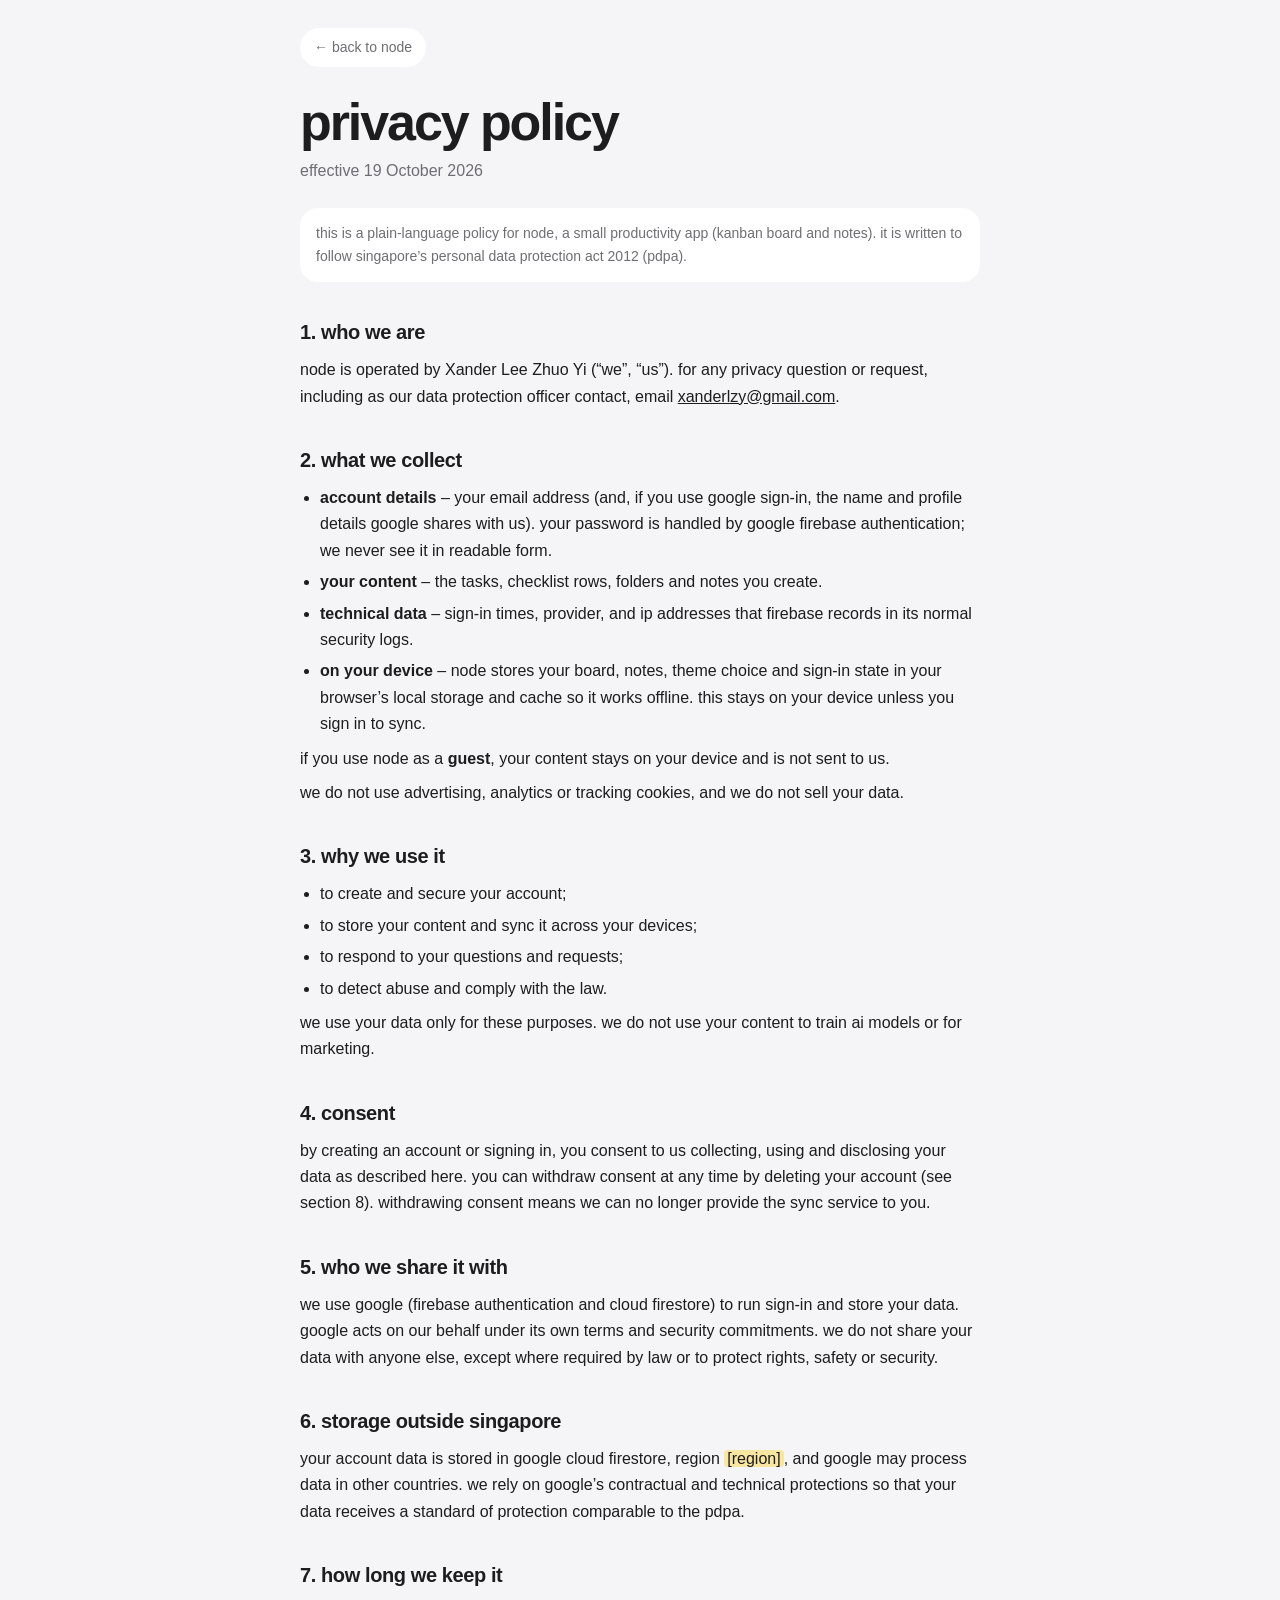
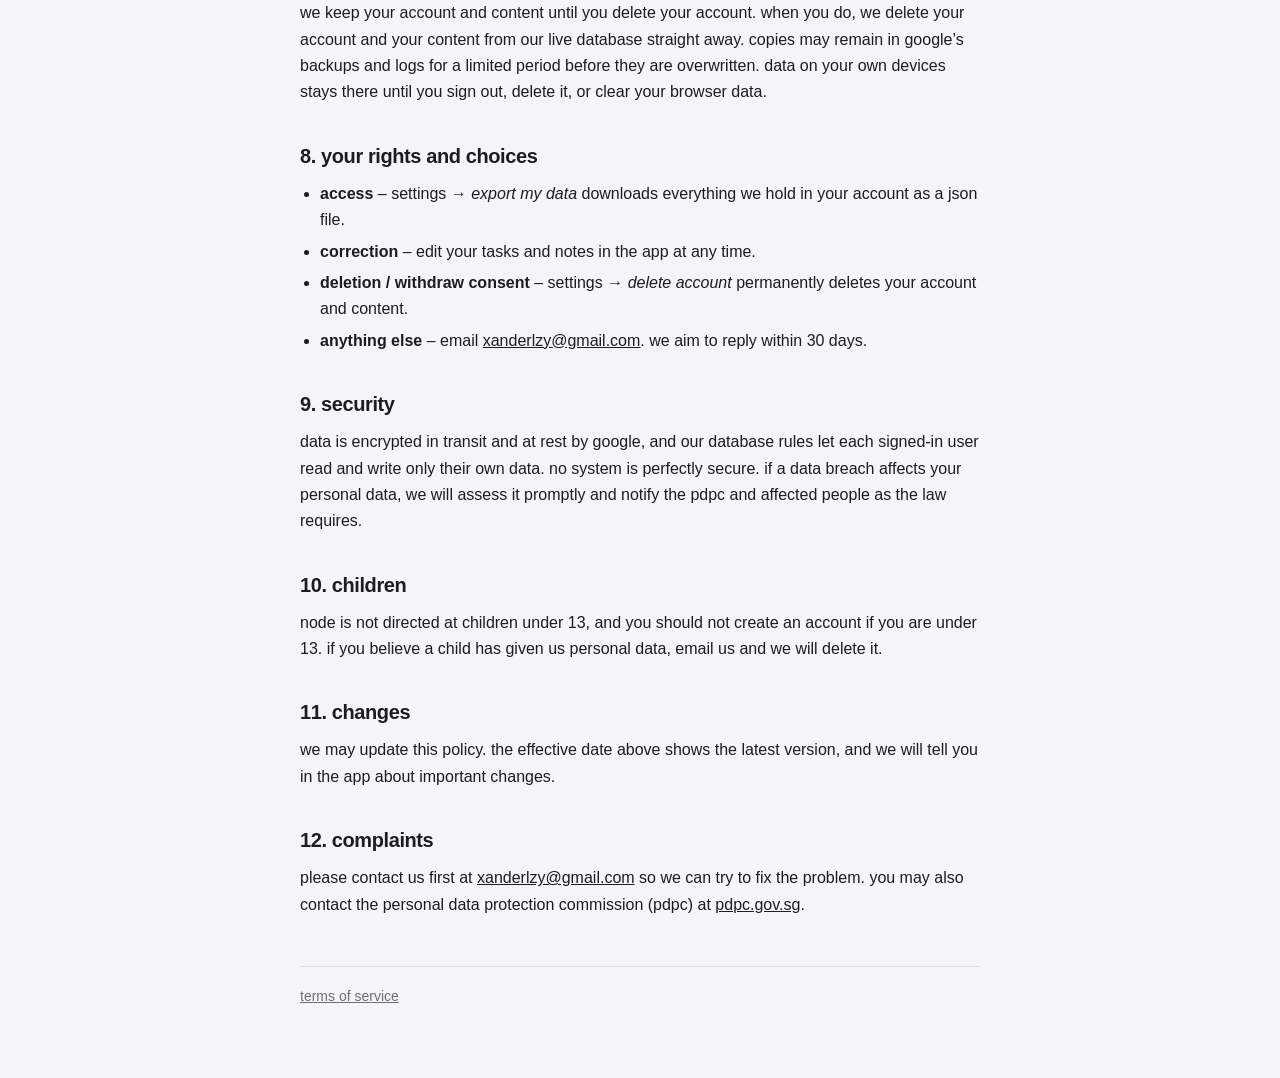
==== privacy.html @ d09a9fa9 "Add files via upload" ====
<!DOCTYPE html>
<html lang="en"><head><meta charset="utf-8"><meta name="viewport" content="width=device-width, initial-scale=1, viewport-fit=cover">
<title>privacy policy · node</title>
<link rel="icon" type="image/svg+xml" href="icon.svg">
<script>try{var t=localStorage.getItem("node-theme");if(t==="light"||t==="dark")document.documentElement.dataset.theme=t}catch(e){}</script>
<link rel="stylesheet" href="legal.css"></head><body><main>
<a class="back" href="index.html">← back to node</a>
<h1>privacy policy</h1>
<p class="meta">effective <span data-l="date"></span></p>
<p class="note">this is a plain-language policy for node, a small productivity app (kanban board and notes). it is written to follow singapore’s personal data protection act 2012 (pdpa).</p>

<h2>1. who we are</h2>
<p>node is operated by <span data-l="name"></span> (“we”, “us”). for any privacy question or request, including as our data protection officer contact, email <a data-l="email"></a>.</p>

<h2>2. what we collect</h2>
<ul>
<li><b>account details</b> – your email address (and, if you use google sign-in, the name and profile details google shares with us). your password is handled by google firebase authentication; we never see it in readable form.</li>
<li><b>your content</b> – the tasks, checklist rows, folders and notes you create.</li>
<li><b>technical data</b> – sign-in times, provider, and ip addresses that firebase records in its normal security logs.</li>
<li><b>on your device</b> – node stores your board, notes, theme choice and sign-in state in your browser’s local storage and cache so it works offline. this stays on your device unless you sign in to sync.</li>
</ul>
<p>if you use node as a <b>guest</b>, your content stays on your device and is not sent to us.</p>
<p>we do not use advertising, analytics or tracking cookies, and we do not sell your data.</p>

<h2>3. why we use it</h2>
<ul>
<li>to create and secure your account;</li>
<li>to store your content and sync it across your devices;</li>
<li>to respond to your questions and requests;</li>
<li>to detect abuse and comply with the law.</li>
</ul>
<p>we use your data only for these purposes. we do not use your content to train ai models or for marketing.</p>

<h2>4. consent</h2>
<p>by creating an account or signing in, you consent to us collecting, using and disclosing your data as described here. you can withdraw consent at any time by deleting your account (see section 8). withdrawing consent means we can no longer provide the sync service to you.</p>

<h2>5. who we share it with</h2>
<p>we use google (firebase authentication and cloud firestore) to run sign-in and store your data. google acts on our behalf under its own terms and security commitments. we do not share your data with anyone else, except where required by law or to protect rights, safety or security.</p>

<h2>6. storage outside singapore</h2>
<p>your account data is stored in google cloud firestore, region <span data-l="region"></span>, and google may process data in other countries. we rely on google’s contractual and technical protections so that your data receives a standard of protection comparable to the pdpa.</p>

<h2>7. how long we keep it</h2>
<p>we keep your account and content until you delete your account. when you do, we delete your account and your content from our live database straight away. copies may remain in google’s backups and logs for a limited period before they are overwritten. data on your own devices stays there until you sign out, delete it, or clear your browser data.</p>

<h2>8. your rights and choices</h2>
<ul>
<li><b>access</b> – settings → <i>export my data</i> downloads everything we hold in your account as a json file.</li>
<li><b>correction</b> – edit your tasks and notes in the app at any time.</li>
<li><b>deletion / withdraw consent</b> – settings → <i>delete account</i> permanently deletes your account and content.</li>
<li><b>anything else</b> – email <a data-l="email"></a>. we aim to reply within 30 days.</li>
</ul>

<h2>9. security</h2>
<p>data is encrypted in transit and at rest by google, and our database rules let each signed-in user read and write only their own data. no system is perfectly secure. if a data breach affects your personal data, we will assess it promptly and notify the pdpc and affected people as the law requires.</p>

<h2>10. children</h2>
<p>node is not directed at children under 13, and you should not create an account if you are under 13. if you believe a child has given us personal data, email us and we will delete it.</p>

<h2>11. changes</h2>
<p>we may update this policy. the effective date above shows the latest version, and we will tell you in the app about important changes.</p>

<h2>12. complaints</h2>
<p>please contact us first at <a data-l="email"></a> so we can try to fix the problem. you may also contact the personal data protection commission (pdpc) at <a href="https://www.pdpc.gov.sg" rel="noopener">pdpc.gov.sg</a>.</p>

<div class="foot"><a href="terms.html">terms of service</a></div>
</main><script src="legal.js"></script></body></html>
---- legal.css ----
:root{--bg:#f5f5f7;--card:#fff;--fg:#1d1d1f;--mute:#6e6e73;--line:rgba(0,0,0,.1);color-scheme:light;padding:env(safe-area-inset-top,0px) env(safe-area-inset-right,0px) env(safe-area-inset-bottom,0px) env(safe-area-inset-left,0px)}
@media (prefers-color-scheme:dark){:root:not([data-theme="light"]){--bg:#000;--card:#1c1c1e;--fg:#f5f5f7;--mute:#98989d;--line:rgba(255,255,255,.12);color-scheme:dark}}
:root[data-theme="dark"]{--bg:#000;--card:#1c1c1e;--fg:#f5f5f7;--mute:#98989d;--line:rgba(255,255,255,.12);color-scheme:dark}
*{box-sizing:border-box}
html{background:var(--bg)}
body{margin:0;background:var(--bg);color:var(--fg);font:16px/1.65 -apple-system,BlinkMacSystemFont,"SF Pro Text","Helvetica Neue",Helvetica,Arial,sans-serif;-webkit-font-smoothing:antialiased}
main{max-width:720px;margin:0 auto;padding:28px 20px 70px}
.back{display:inline-block;color:var(--mute);text-decoration:none;font-size:14px;padding:8px 14px;border-radius:999px;background:var(--card);margin-bottom:28px}
h1{font-size:clamp(34px,8vw,52px);letter-spacing:-.04em;line-height:1.05;margin:0 0 8px;text-transform:lowercase}
h2{font-size:20px;letter-spacing:-.02em;margin:34px 0 6px;text-transform:lowercase}
.meta{color:var(--mute);margin:0 0 24px}
.note{background:var(--card);border-radius:18px;padding:14px 16px;color:var(--mute);font-size:14px;margin:0 0 10px}
p{margin:8px 0}
ul{padding-left:20px;margin:8px 0}
li{margin:5px 0}
a{color:inherit}
.ph{background:rgba(255,200,0,.35);border-radius:4px;padding:0 3px}
.foot{margin-top:48px;padding-top:18px;border-top:1px solid var(--line);color:var(--mute);font-size:14px}
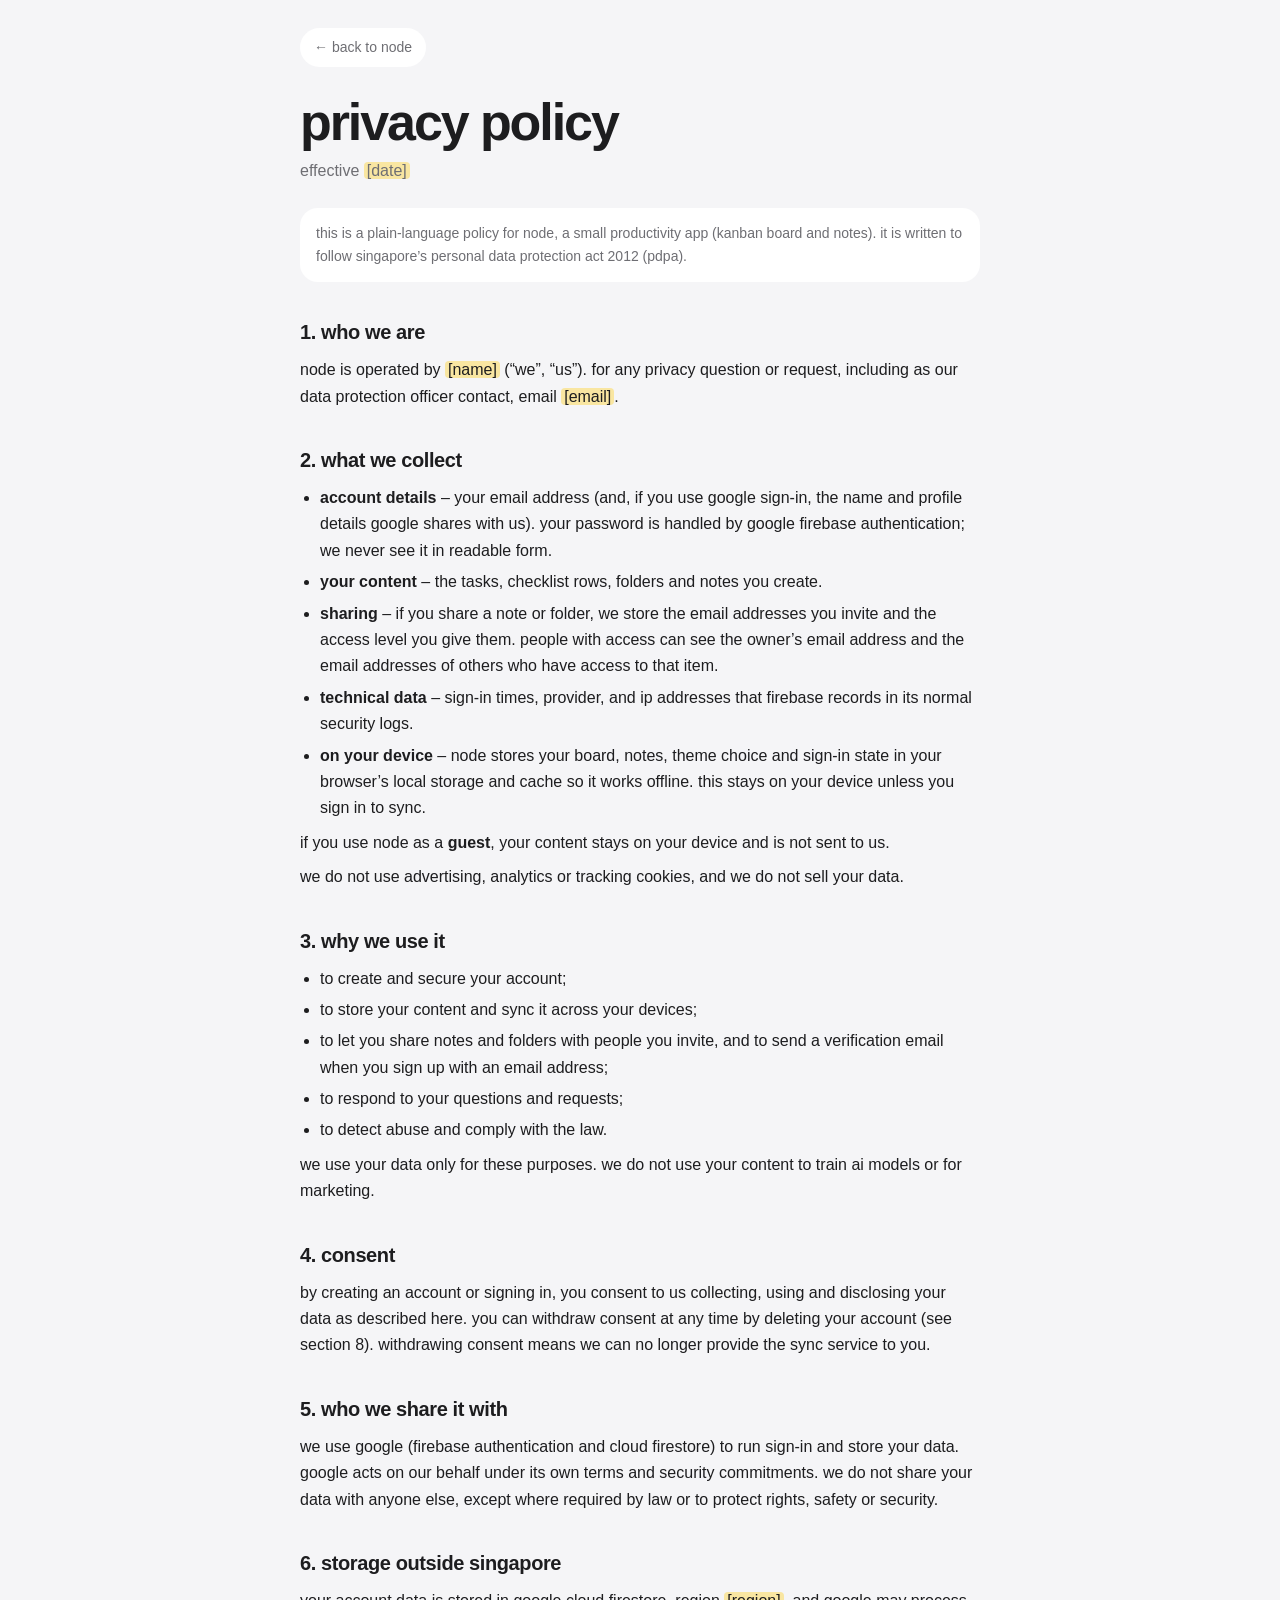
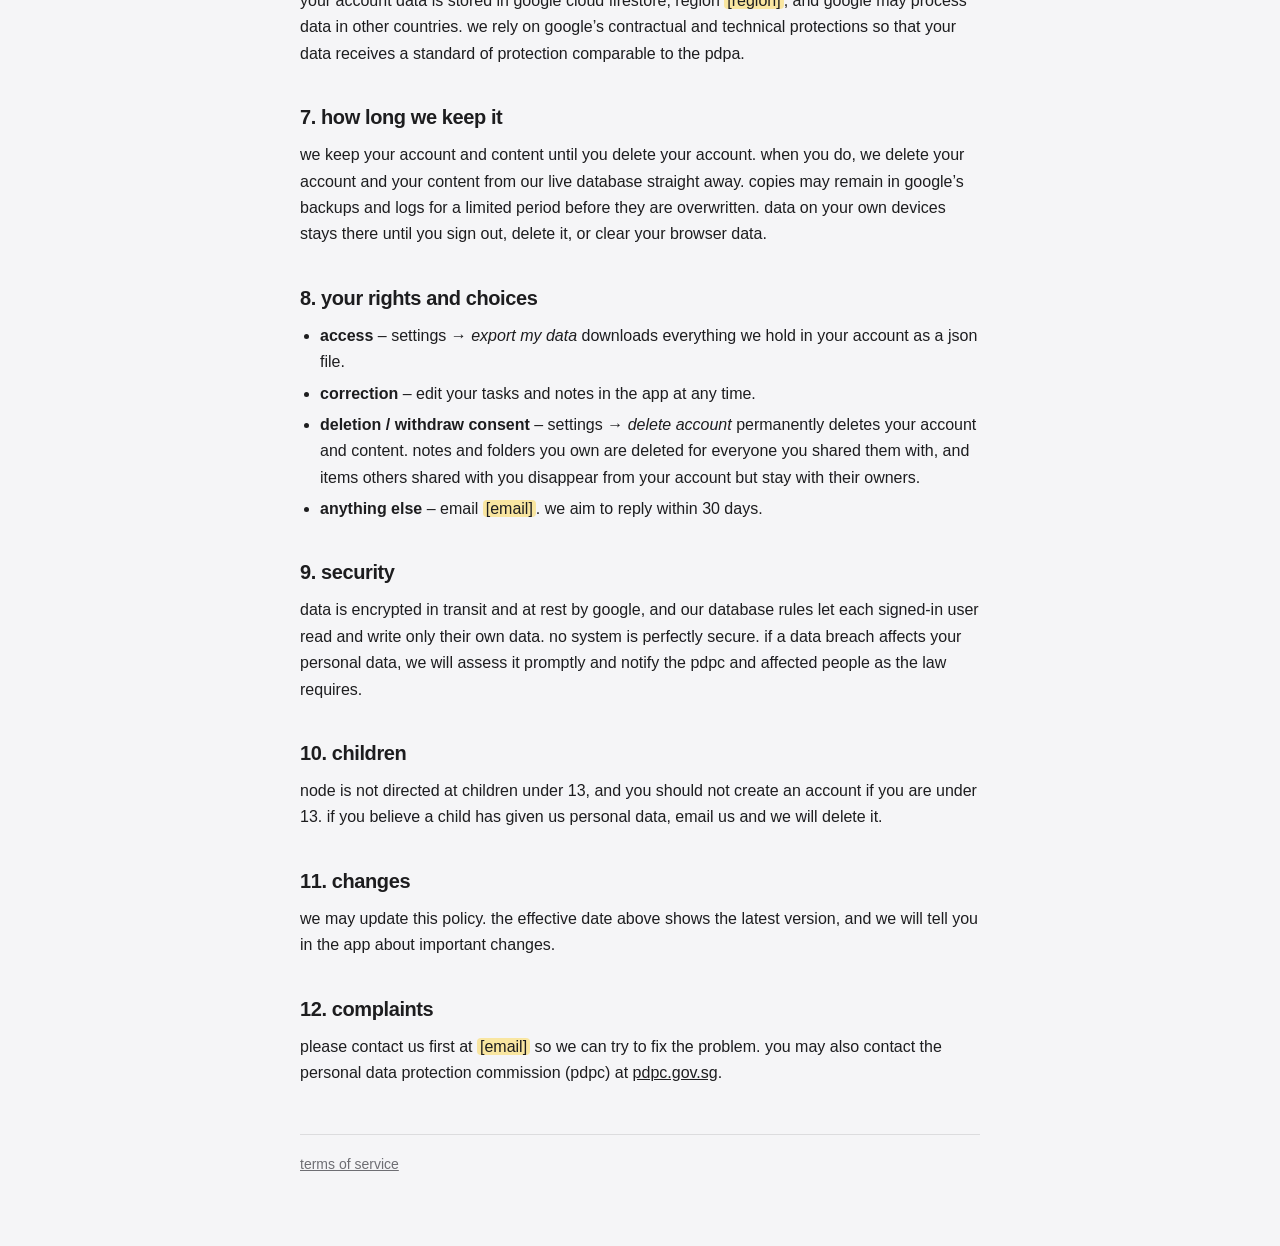
==== commit 7583e96f: "Add files via upload" ====
--- a/privacy.html
+++ b/privacy.html
@@ -16,6 +16,7 @@
 <ul>
 <li><b>account details</b> – your email address (and, if you use google sign-in, the name and profile details google shares with us). your password is handled by google firebase authentication; we never see it in readable form.</li>
 <li><b>your content</b> – the tasks, checklist rows, folders and notes you create.</li>
+<li><b>sharing</b> – if you share a note or folder, we store the email addresses you invite and the access level you give them. people with access can see the owner’s email address and the email addresses of others who have access to that item.</li>
 <li><b>technical data</b> – sign-in times, provider, and ip addresses that firebase records in its normal security logs.</li>
 <li><b>on your device</b> – node stores your board, notes, theme choice and sign-in state in your browser’s local storage and cache so it works offline. this stays on your device unless you sign in to sync.</li>
 </ul>
@@ -26,6 +27,7 @@
 <ul>
 <li>to create and secure your account;</li>
 <li>to store your content and sync it across your devices;</li>
+<li>to let you share notes and folders with people you invite, and to send a verification email when you sign up with an email address;</li>
 <li>to respond to your questions and requests;</li>
 <li>to detect abuse and comply with the law.</li>
 </ul>
@@ -47,7 +49,7 @@
 <ul>
 <li><b>access</b> – settings → <i>export my data</i> downloads everything we hold in your account as a json file.</li>
 <li><b>correction</b> – edit your tasks and notes in the app at any time.</li>
-<li><b>deletion / withdraw consent</b> – settings → <i>delete account</i> permanently deletes your account and content.</li>
+<li><b>deletion / withdraw consent</b> – settings → <i>delete account</i> permanently deletes your account and content. notes and folders you own are deleted for everyone you shared them with, and items others shared with you disappear from your account but stay with their owners.</li>
 <li><b>anything else</b> – email <a data-l="email"></a>. we aim to reply within 30 days.</li>
 </ul>
 
